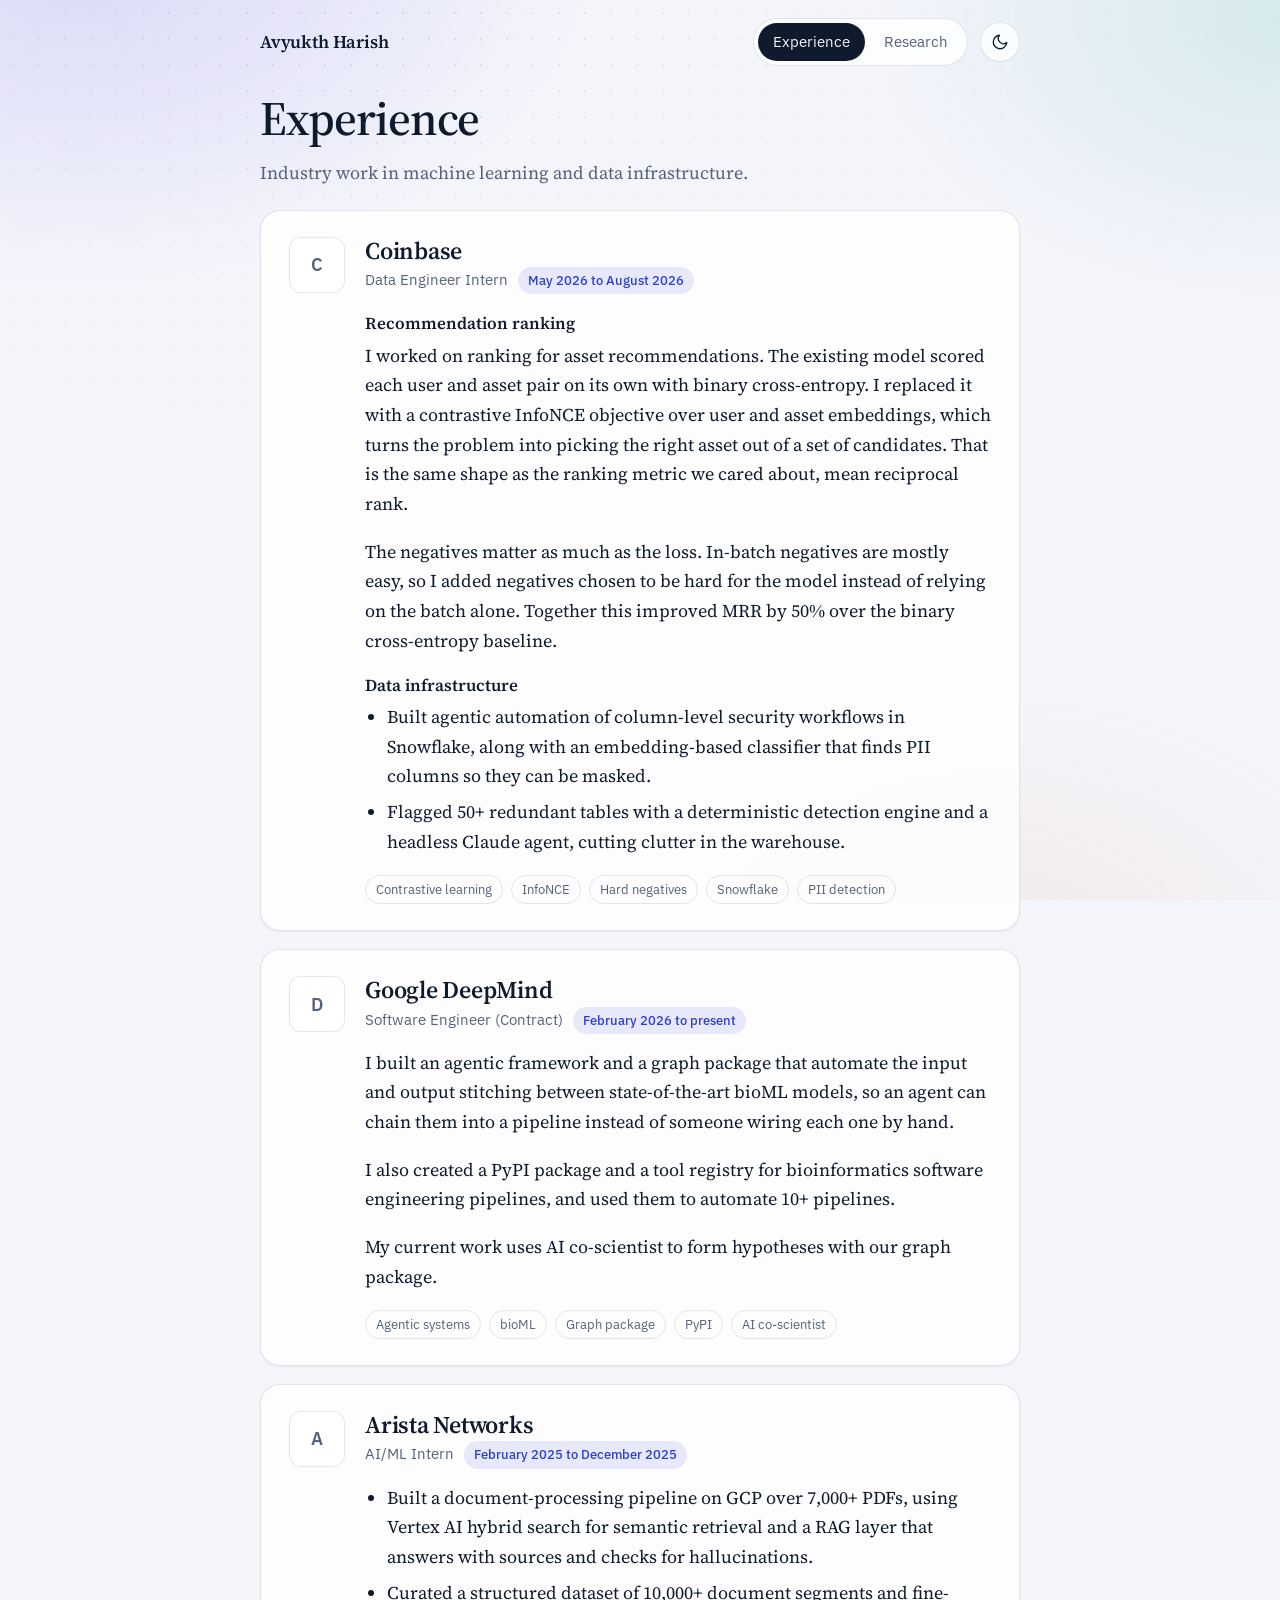
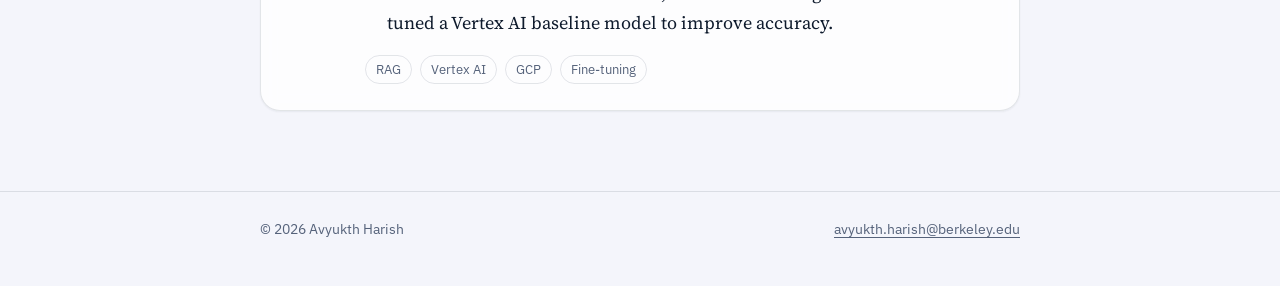
==== experience.html @ afef170e "Add files via upload" ====
<!doctype html>
<html lang="en">
<head>
  <meta charset="utf-8">
  <meta name="viewport" content="width=device-width, initial-scale=1">
  <title>Experience | Avyukth Harish</title>
  <meta name="description" content="Work experience of Avyukth Harish: Coinbase, Google DeepMind, and Arista Networks.">
  <script>try{var t=localStorage.getItem('theme');if(t==='light'||t==='dark')document.documentElement.dataset.theme=t}catch(e){}</script>
  <link rel="preconnect" href="https://fonts.googleapis.com">
  <link rel="preconnect" href="https://fonts.gstatic.com" crossorigin>
  <link href="https://fonts.googleapis.com/css2?family=IBM+Plex+Sans:wght@400;500;600&family=Source+Serif+4:ital,opsz,wght@0,8..60,400..700;1,8..60,400..700&display=swap" rel="stylesheet">
  <link rel="stylesheet" href="style.css">
  <script src="site.js" defer></script>
</head>
<body>
  <header class="site-header">
    <div class="wrap wrap--page">
      <a class="brand" href="index.html">Avyukth Harish</a>
      <nav class="site-nav" aria-label="Main">
        <a href="experience.html" aria-current="page">Experience</a>
        <a href="research.html">Research</a>
      </nav>
      <button class="theme-toggle" type="button" aria-label="Switch color theme"><svg class="i-sun" viewBox="0 0 24 24" aria-hidden="true"><circle cx="12" cy="12" r="4"/><path d="M12 2v2M12 20v2M4.9 4.9l1.4 1.4M17.7 17.7l1.4 1.4M2 12h2M20 12h2M4.9 19.1l1.4-1.4M17.7 6.3l1.4-1.4"/></svg><svg class="i-moon" viewBox="0 0 24 24" aria-hidden="true"><path d="M21 12.8A9 9 0 1 1 11.2 3a7 7 0 0 0 9.8 9.8Z"/></svg></button>
    </div>
  </header>

  <main class="wrap wrap--page">
    <div class="page-head">
      <h1 class="page-title">Experience</h1>
      <p class="page-sub">Industry work in machine learning and data infrastructure.</p>
    </div>
    <!-- Logos: save assets/logos/coinbase.svg, deepmind.svg, arista.svg and they replace the initials. -->
    <article class="card role" id="coinbase">
      <div class="logo" aria-hidden="true">C<img src="assets/logos/coinbase.svg" alt="" onerror="this.remove()"></div>
      <div class="role-body">
        <h2 class="role-name">Coinbase</h2>
        <p class="role-title">Data Engineer Intern <span class="tag">May 2026 to August 2026</span></p>
        <h3>Recommendation ranking</h3>
        <p>I worked on ranking for asset recommendations. The existing model scored each user and asset pair on its own with binary cross-entropy. I replaced it with a contrastive InfoNCE objective over user and asset embeddings, which turns the problem into picking the right asset out of a set of candidates. That is the same shape as the ranking metric we cared about, mean reciprocal rank.</p>
        <p>The negatives matter as much as the loss. In-batch negatives are mostly easy, so I added negatives chosen to be hard for the model instead of relying on the batch alone. Together this improved MRR by 50% over the binary cross-entropy baseline.</p>
        <h3>Data infrastructure</h3>
        <ul>
          <li>Built agentic automation of column-level security workflows in Snowflake, along with an embedding-based classifier that finds PII columns so they can be masked.</li>
          <li>Flagged 50+ redundant tables with a deterministic detection engine and a headless Claude agent, cutting clutter in the warehouse.</li>
        </ul>
        <div class="tags"><span class="tag tag--plain">Contrastive learning</span><span class="tag tag--plain">InfoNCE</span><span class="tag tag--plain">Hard negatives</span><span class="tag tag--plain">Snowflake</span><span class="tag tag--plain">PII detection</span></div>
      </div>
    </article>
    <article class="card role" id="deepmind">
      <div class="logo" aria-hidden="true">D<img src="assets/logos/deepmind.svg" alt="" onerror="this.remove()"></div>
      <div class="role-body">
        <h2 class="role-name">Google DeepMind</h2>
        <p class="role-title">Software Engineer (Contract) <span class="tag">February 2026 to present</span></p>
        <p>I built an agentic framework and a graph package that automate the input and output stitching between state-of-the-art bioML models, so an agent can chain them into a pipeline instead of someone wiring each one by hand.</p>
        <p>I also created a PyPI package and a tool registry for bioinformatics software engineering pipelines, and used them to automate 10+ pipelines.</p>
        <p>My current work uses AI co-scientist to form hypotheses with our graph package.</p>
        <div class="tags"><span class="tag tag--plain">Agentic systems</span><span class="tag tag--plain">bioML</span><span class="tag tag--plain">Graph package</span><span class="tag tag--plain">PyPI</span><span class="tag tag--plain">AI co-scientist</span></div>
      </div>
    </article>
    <article class="card role" id="arista">
      <div class="logo" aria-hidden="true">A<img src="assets/logos/arista.svg" alt="" onerror="this.remove()"></div>
      <div class="role-body">
        <h2 class="role-name">Arista Networks</h2>
        <p class="role-title">AI/ML Intern <span class="tag">February 2025 to December 2025</span></p>
        <ul>
          <li>Built a document-processing pipeline on GCP over 7,000+ PDFs, using Vertex AI hybrid search for semantic retrieval and a RAG layer that answers with sources and checks for hallucinations.</li>
          <li>Curated a structured dataset of 10,000+ document segments and fine-tuned a Vertex AI baseline model to improve accuracy.</li>
        </ul>
        <div class="tags"><span class="tag tag--plain">RAG</span><span class="tag tag--plain">Vertex AI</span><span class="tag tag--plain">GCP</span><span class="tag tag--plain">Fine-tuning</span></div>
      </div>
    </article>
  </main>

  <footer class="site-footer">
    <div class="wrap wrap--page">
      <p>&copy; 2026 Avyukth Harish</p>
      <p><a href="mailto:avyukth.harish@berkeley.edu">avyukth.harish@berkeley.edu</a></p>
    </div>
  </footer>
</body>
</html>
---- style.css ----
/* Avyukth Harish, personal site */

:root {
  color-scheme: light dark;
  --bg: #f4f5fb;
  --surface: rgba(255, 255, 255, 0.8);
  --solid: #ffffff;
  --ink: #0f1b2d;
  --muted: #55627a;
  --rule: rgba(15, 27, 45, 0.11);
  --accent: #2b3fd6;
  --accent-soft: rgba(43, 63, 214, 0.1);
  --teal: #0e9f8e;
  --warm: #e8590c;
  --wash1: rgba(79, 70, 229, 0.16);
  --wash2: rgba(14, 159, 142, 0.13);
  --wash3: rgba(232, 89, 12, 0.08);
  --dot: rgba(15, 27, 45, 0.1);
  --tile-art: linear-gradient(135deg, rgba(79, 70, 229, 0.1), rgba(14, 159, 142, 0.1));
  --shadow-s: 0 1px 2px rgba(15, 27, 45, 0.06);
  --shadow: 0 1px 2px rgba(15, 27, 45, 0.05), 0 12px 30px rgba(15, 27, 45, 0.09);
  --serif: "Source Serif 4", "Source Serif Pro", Charter, "Iowan Old Style", Georgia, serif;
  --sans: "IBM Plex Sans", system-ui, -apple-system, "Segoe UI", Roboto, sans-serif;
}

@media (prefers-color-scheme: dark) {
  :root:not([data-theme="light"]) {
    --bg: #0a0f17;
    --surface: rgba(19, 27, 40, 0.78);
    --solid: #131b28;
    --ink: #e6ebf2;
    --muted: #93a0b5;
    --rule: rgba(255, 255, 255, 0.11);
    --accent: #9aa9ff;
    --accent-soft: rgba(154, 169, 255, 0.14);
    --teal: #4fd1c0;
    --warm: #ff8a4c;
    --wash1: rgba(99, 102, 241, 0.28);
    --wash2: rgba(20, 184, 166, 0.16);
    --wash3: rgba(251, 146, 60, 0.1);
    --dot: rgba(255, 255, 255, 0.06);
    --tile-art: linear-gradient(135deg, rgba(99, 102, 241, 0.16), rgba(20, 184, 166, 0.12));
    --shadow-s: 0 1px 2px rgba(0, 0, 0, 0.4);
    --shadow: 0 1px 2px rgba(0, 0, 0, 0.4), 0 12px 30px rgba(0, 0, 0, 0.4);
  }
}

:root[data-theme="dark"] {
  --bg: #0a0f17;
  --surface: rgba(19, 27, 40, 0.78);
  --solid: #131b28;
  --ink: #e6ebf2;
  --muted: #93a0b5;
  --rule: rgba(255, 255, 255, 0.11);
  --accent: #9aa9ff;
  --accent-soft: rgba(154, 169, 255, 0.14);
  --teal: #4fd1c0;
  --warm: #ff8a4c;
  --wash1: rgba(99, 102, 241, 0.28);
  --wash2: rgba(20, 184, 166, 0.16);
  --wash3: rgba(251, 146, 60, 0.1);
  --dot: rgba(255, 255, 255, 0.06);
  --tile-art: linear-gradient(135deg, rgba(99, 102, 241, 0.16), rgba(20, 184, 166, 0.12));
  --shadow-s: 0 1px 2px rgba(0, 0, 0, 0.4);
  --shadow: 0 1px 2px rgba(0, 0, 0, 0.4), 0 12px 30px rgba(0, 0, 0, 0.4);
}

* { box-sizing: border-box; }
html { -webkit-text-size-adjust: 100%; scroll-behavior: smooth; }

body {
  position: relative;
  margin: 0;
  min-height: 100vh;
  background: var(--bg);
  color: var(--ink);
  font-family: var(--serif);
  font-size: 1.125rem;
  line-height: 1.65;
  font-optical-sizing: auto;
}

/* background: soft colour washes plus a faint dot grid */
body::before,
body::after {
  content: "";
  position: fixed;
  inset: 0;
  z-index: -1;
  pointer-events: none;
}
body::before {
  background:
    radial-gradient(52rem 34rem at 6% -6%, var(--wash1), transparent 62%),
    radial-gradient(44rem 30rem at 100% 2%, var(--wash2), transparent 58%),
    radial-gradient(40rem 28rem at 78% 108%, var(--wash3), transparent 62%);
}
body::after {
  background: radial-gradient(var(--dot) 1px, transparent 1.3px) 0 0 / 26px 26px;
  -webkit-mask-image: radial-gradient(ellipse 80% 70% at 30% 0%, #000 0%, transparent 75%);
  mask-image: radial-gradient(ellipse 80% 70% at 30% 0%, #000 0%, transparent 75%);
}

a {
  color: var(--accent);
  text-decoration: underline;
  text-decoration-thickness: 1px;
  text-underline-offset: 0.2em;
}
a:hover { text-decoration-thickness: 2px; }

:focus-visible {
  outline: 2px solid var(--accent);
  outline-offset: 3px;
  border-radius: 6px;
}

h1, h2, h3, h4 { font-weight: 600; line-height: 1.2; margin: 0; }
p { margin: 0 0 1em; }
p:last-child { margin-bottom: 0; }
ul { margin: 0 0 1em; padding-left: 1.2em; }
li { margin: 0.35em 0; }
svg { display: block; }

.wrap { max-width: 62rem; margin: 0 auto; padding: 0 20px; }
.wrap--page { max-width: 50rem; }

/* header */

.site-header { padding: 18px 0 6px; }
.site-header .wrap { display: flex; align-items: center; gap: 12px; }
.brand { color: var(--ink); font-weight: 600; text-decoration: none; letter-spacing: -0.01em; }

.site-nav {
  display: flex;
  gap: 4px;
  margin-left: auto;
  padding: 4px;
  border: 1px solid var(--rule);
  border-radius: 999px;
  background: var(--surface);
  -webkit-backdrop-filter: blur(10px);
  backdrop-filter: blur(10px);
  font-family: var(--sans);
  font-size: 0.92rem;
}
.site-nav a {
  padding: 7px 15px;
  border-radius: 999px;
  color: var(--muted);
  text-decoration: none;
  transition: background 0.15s, color 0.15s;
}
.site-nav a:hover { color: var(--ink); background: var(--accent-soft); }
.site-nav a[aria-current] { background: var(--ink); color: var(--bg); }

.theme-toggle {
  display: grid;
  place-items: center;
  width: 40px;
  height: 40px;
  padding: 0;
  border: 1px solid var(--rule);
  border-radius: 50%;
  background: var(--surface);
  color: var(--ink);
  cursor: pointer;
  transition: transform 0.15s, background 0.15s;
}
.theme-toggle:hover { transform: rotate(14deg); background: var(--accent-soft); }
.theme-toggle svg { width: 18px; height: 18px; fill: none; stroke: currentColor; stroke-width: 1.8; stroke-linecap: round; stroke-linejoin: round; }
.theme-toggle .i-sun { display: none; }
@media (prefers-color-scheme: dark) {
  :root:not([data-theme="light"]) .theme-toggle .i-sun { display: block; }
  :root:not([data-theme="light"]) .theme-toggle .i-moon { display: none; }
}
:root[data-theme="dark"] .theme-toggle .i-sun { display: block; }
:root[data-theme="dark"] .theme-toggle .i-moon { display: none; }

/* buttons and chips */

.btn {
  display: inline-flex;
  align-items: center;
  gap: 8px;
  padding: 10px 18px;
  border: 1px solid var(--rule);
  border-radius: 999px;
  background: var(--solid);
  color: var(--ink);
  box-shadow: var(--shadow-s);
  font-family: var(--sans);
  font-size: 0.95rem;
  font-weight: 500;
  text-decoration: none;
  transition: transform 0.15s, box-shadow 0.15s, border-color 0.15s;
}
.btn:hover { transform: translateY(-2px); box-shadow: var(--shadow); border-color: var(--accent); text-decoration: none; }
.btn svg { width: 17px; height: 17px; flex: none; }
.btn--primary { background: var(--ink); color: var(--bg); border-color: var(--ink); }
.btn--primary:hover { border-color: var(--ink); }
.btn .stroke { fill: none; stroke: currentColor; stroke-width: 1.8; stroke-linecap: round; stroke-linejoin: round; }
.btn .solid { fill: currentColor; }

.chip {
  display: inline-flex;
  align-items: center;
  padding: 6px 13px;
  border: 1px solid var(--rule);
  border-radius: 999px;
  background: var(--solid);
  color: var(--ink);
  font-family: var(--sans);
  font-size: 0.88rem;
  text-decoration: none;
  transition: transform 0.15s, border-color 0.15s, background 0.15s;
}
a.chip:hover { transform: translateY(-1px); border-color: var(--accent); background: var(--accent-soft); text-decoration: none; }

.tag {
  display: inline-flex;
  padding: 3px 10px;
  border-radius: 999px;
  background: var(--accent-soft);
  color: var(--accent);
  font-family: var(--sans);
  font-size: 0.8rem;
  font-weight: 500;
  white-space: nowrap;
}
.tag--plain { background: transparent; border: 1px solid var(--rule); color: var(--muted); font-weight: 400; }
.tags { display: flex; flex-wrap: wrap; gap: 8px; margin-top: 18px; }

/* home hero */

.hero { display: grid; grid-template-columns: minmax(0, 1fr) auto; gap: 56px; align-items: center; padding: 40px 0 8px; }
.name { font-size: clamp(2.7rem, 6.4vw, 4.3rem); font-weight: 560; line-height: 1.04; letter-spacing: -0.028em; margin-bottom: 18px; }
.lede { max-width: 31rem; margin-bottom: 26px; font-size: 1.3rem; line-height: 1.5; }
.actions { display: flex; flex-wrap: wrap; gap: 10px; }

.portrait-wrap { position: relative; }
.portrait-wrap::before {
  content: "";
  position: absolute;
  inset: 0;
  transform: translate(14px, 14px) rotate(3deg);
  border-radius: 28px;
  background: linear-gradient(135deg, var(--accent), var(--teal));
  opacity: 0.25;
}
.portrait {
  position: relative;
  display: grid;
  place-items: center;
  width: 15rem;
  aspect-ratio: 4 / 5;
  overflow: hidden;
  border: 1px solid var(--rule);
  border-radius: 28px;
  background: var(--tile-art), var(--solid);
  box-shadow: var(--shadow);
  color: var(--muted);
  font-size: 3.6rem;
  font-weight: 560;
  letter-spacing: -0.02em;
}
.portrait img { position: absolute; inset: 0; width: 100%; height: 100%; object-fit: cover; }

/* sections and tiles */

.section { margin-top: 56px; }
.section-head { display: flex; align-items: baseline; justify-content: space-between; gap: 12px; margin-bottom: 16px; }
.section-head h2 { font-size: 1.5rem; letter-spacing: -0.01em; }
.more { font-family: var(--sans); font-size: 0.92rem; }

.tiles { display: grid; grid-template-columns: repeat(2, minmax(0, 1fr)); gap: 18px; }

.tile {
  position: relative;
  display: flex;
  flex-direction: column;
  overflow: hidden;
  border: 1px solid var(--rule);
  border-radius: 20px;
  background: var(--surface);
  -webkit-backdrop-filter: blur(8px);
  backdrop-filter: blur(8px);
  box-shadow: var(--shadow-s);
  color: var(--ink);
  text-decoration: none;
  transition: transform 0.2s, box-shadow 0.2s, border-color 0.2s;
}
.tile:hover { transform: translateY(-3px); box-shadow: var(--shadow); border-color: var(--accent); text-decoration: none; }
.tile-art { aspect-ratio: 16 / 9; overflow: hidden; background: var(--tile-art); }
.tile-art img { display: block; width: 100%; height: 100%; object-fit: cover; transition: transform 0.5s ease; }
.tile:hover .tile-art img { transform: scale(1.05); }
.tile-body { display: flex; align-items: flex-start; gap: 14px; flex: 1; padding: 18px 20px 20px; }
.tile-text { flex: 1; min-width: 0; }
.tile-title { font-size: 1.35rem; font-weight: 600; letter-spacing: -0.01em; line-height: 1.2; }
.tile-desc { margin: 6px 0 0; color: var(--muted); font-family: var(--sans); font-size: 0.92rem; line-height: 1.5; }
.chev {
  display: grid;
  place-items: center;
  flex: none;
  width: 34px;
  height: 34px;
  border: 1px solid var(--rule);
  border-radius: 50%;
  transition: background 0.2s, color 0.2s, transform 0.2s;
}
.chev svg { width: 16px; height: 16px; fill: none; stroke: currentColor; stroke-width: 2; stroke-linecap: round; stroke-linejoin: round; }
.tile:hover .chev { background: var(--ink); color: var(--bg); transform: translateX(3px); }

.tile--wide { flex-direction: row; }
.tile--wide .tile-art { flex: 0 0 38%; aspect-ratio: auto; min-height: 11rem; }
.tile--wide .tile-body { align-items: center; padding: 24px 28px; }
.logos { display: flex; gap: 8px; margin-top: 14px; }
.logos .logo { width: 38px; height: 38px; border-radius: 9px; font-size: 0.95rem; }

/* home: about */

.about { display: grid; grid-template-columns: minmax(0, 1.05fr) minmax(0, 1fr); gap: 32px; align-items: start; }
.about-bio { font-size: 1.2rem; line-height: 1.6; }
.panels { display: grid; gap: 14px; }
.panel {
  padding: 18px 20px;
  border: 1px solid var(--rule);
  border-radius: 16px;
  background: var(--surface);
  -webkit-backdrop-filter: blur(8px);
  backdrop-filter: blur(8px);
  box-shadow: var(--shadow-s);
}
.panel h3 { margin-bottom: 8px; font-family: var(--sans); font-size: 0.9rem; font-weight: 600; color: var(--muted); }
.panel p { margin: 0; font-size: 1rem; line-height: 1.55; }
.chips { display: flex; flex-wrap: wrap; gap: 8px; }

/* inner pages */

.page-head { padding: 18px 0 4px; }
.crumbs { margin: 0 0 8px; font-family: var(--sans); font-size: 0.9rem; }
.crumbs a { color: var(--muted); }
.page-title { margin-bottom: 10px; font-size: clamp(2.1rem, 4.6vw, 3rem); font-weight: 560; letter-spacing: -0.022em; }
.page-sub { max-width: 38rem; color: var(--muted); }

.banner {
  margin-top: 22px;
  overflow: hidden;
  border: 1px solid var(--rule);
  border-radius: 22px;
  background: var(--tile-art);
  aspect-ratio: 3 / 1;
}
.banner img { display: block; width: 100%; height: 100%; object-fit: cover; }

.tabs {
  position: sticky;
  top: 10px;
  z-index: 10;
  display: flex;
  gap: 4px;
  margin: 18px 0 8px;
  padding: 5px;
  overflow-x: auto;
  border: 1px solid var(--rule);
  border-radius: 999px;
  background: var(--surface);
  -webkit-backdrop-filter: blur(12px);
  backdrop-filter: blur(12px);
  box-shadow: var(--shadow-s);
  font-family: var(--sans);
  font-size: 0.9rem;
  scrollbar-width: none;
}
.tabs::-webkit-scrollbar { display: none; }
.tabs a {
  flex: none;
  padding: 8px 15px;
  border-radius: 999px;
  color: var(--muted);
  text-decoration: none;
  white-space: nowrap;
  transition: background 0.15s, color 0.15s;
}
.tabs a:hover { color: var(--ink); background: var(--accent-soft); }
.tabs a[aria-current] { background: var(--ink); color: var(--bg); }

.card {
  margin-top: 18px;
  padding: 26px 28px;
  border: 1px solid var(--rule);
  border-radius: 20px;
  background: var(--surface);
  -webkit-backdrop-filter: blur(8px);
  backdrop-filter: blur(8px);
  box-shadow: var(--shadow-s);
}
.card-title { margin-bottom: 10px; font-size: 1.35rem; letter-spacing: -0.01em; }
.meta-row { display: flex; flex-wrap: wrap; align-items: center; gap: 8px 10px; margin: 0 0 14px; font-family: var(--sans); font-size: 0.88rem; color: var(--muted); }
.pub { margin: 0 0 2px; }
.pub-title { font-weight: 600; }
.authors { margin: 0 0 14px; color: var(--muted); font-family: var(--sans); font-size: 0.9rem; }

/* accordions */

.acc { margin-top: 18px; border-top: 1px solid var(--rule); }
.acc details { border-bottom: 1px solid var(--rule); }
.acc summary {
  display: flex;
  align-items: center;
  justify-content: space-between;
  gap: 12px;
  padding: 14px 2px;
  cursor: pointer;
  list-style: none;
  font-size: 1.05rem;
  font-weight: 600;
}
.acc summary::-webkit-details-marker { display: none; }
.acc summary::after {
  content: "";
  flex: none;
  width: 9px;
  height: 9px;
  margin-right: 6px;
  border-right: 2px solid var(--muted);
  border-bottom: 2px solid var(--muted);
  transform: rotate(45deg);
  transition: transform 0.2s;
}
.acc details[open] summary::after { transform: rotate(-135deg); }
.acc summary:hover { color: var(--accent); }
.acc-body { padding: 0 2px 20px; }

.fig { margin: 16px 0 0; }
.fig img { display: block; width: 100%; height: auto; border: 1px solid var(--rule); border-radius: 12px; background: #fff; }
.fig--narrow { max-width: 28rem; }
.fig figcaption { margin-top: 8px; color: var(--muted); font-family: var(--sans); font-size: 0.85rem; }

/* experience */

.role { display: grid; grid-template-columns: 56px minmax(0, 1fr); gap: 0 20px; }
.logo {
  position: relative;
  display: grid;
  place-items: center;
  width: 56px;
  height: 56px;
  overflow: hidden;
  border: 1px solid var(--rule);
  border-radius: 12px;
  background: #fff;
  color: #55627a;
  font-family: var(--sans);
  font-size: 1.15rem;
  font-weight: 600;
}
.logo img { position: absolute; inset: 0; width: 100%; height: 100%; padding: 9px; object-fit: contain; background: #fff; }
.role-name { font-size: 1.5rem; letter-spacing: -0.01em; }
.role-title { margin: 2px 0 14px; color: var(--muted); font-family: var(--sans); font-size: 0.95rem; }
.role-title .tag { margin-left: 6px; }
.role-body h3 { margin: 20px 0 6px; font-size: 1.05rem; }
.role-body h3:first-child { margin-top: 0; }

/* research hub */

.hub-head { display: grid; grid-template-columns: minmax(0, 1fr) 14rem; gap: 32px; align-items: center; padding: 18px 0 8px; }
.orbit {
  aspect-ratio: 1 / 1;
  overflow: hidden;
  border: 1px solid var(--rule);
  border-radius: 26px;
  background: var(--surface);
  -webkit-backdrop-filter: blur(8px);
  backdrop-filter: blur(8px);
  box-shadow: var(--shadow-s);
}
.orbit canvas { display: block; width: 100%; height: 100%; }
.hub-tiles { margin-top: 28px; }

/* footer */

.site-footer { margin-top: 80px; padding: 26px 0 44px; border-top: 1px solid var(--rule); color: var(--muted); font-family: var(--sans); font-size: 0.88rem; }
.site-footer .wrap { display: flex; flex-wrap: wrap; justify-content: space-between; gap: 8px 20px; }
.site-footer p { margin: 0; }
.site-footer a { color: var(--muted); }

/* page-to-page fade where the browser supports it */

@media (prefers-reduced-motion: no-preference) {
  @view-transition { navigation: auto; }
}

@media (prefers-reduced-motion: reduce) {
  html { scroll-behavior: auto; }
  * { transition: none !important; }
}

/* small screens */

@media (max-width: 820px) {
  .hero { grid-template-columns: 1fr; gap: 28px; padding-top: 24px; }
  .portrait-wrap { order: -1; justify-self: start; }
  .portrait { width: 10.5rem; font-size: 2.6rem; }
  .about { grid-template-columns: 1fr; }
  .tile--wide { flex-direction: column; }
  .tile--wide .tile-art { flex: none; aspect-ratio: 16 / 9; min-height: 0; }
  .hub-head { grid-template-columns: 1fr; }
  .orbit { width: 11rem; }
}

@media (max-width: 640px) {
  body { font-size: 1.0625rem; }
  .tiles { grid-template-columns: 1fr; }
  .card { padding: 22px 20px; }
  .banner { aspect-ratio: 2 / 1; }
  .brand { display: none; }
}

@media (max-width: 520px) {
  .role { grid-template-columns: 1fr; }
  .logo { margin-bottom: 14px; }
}
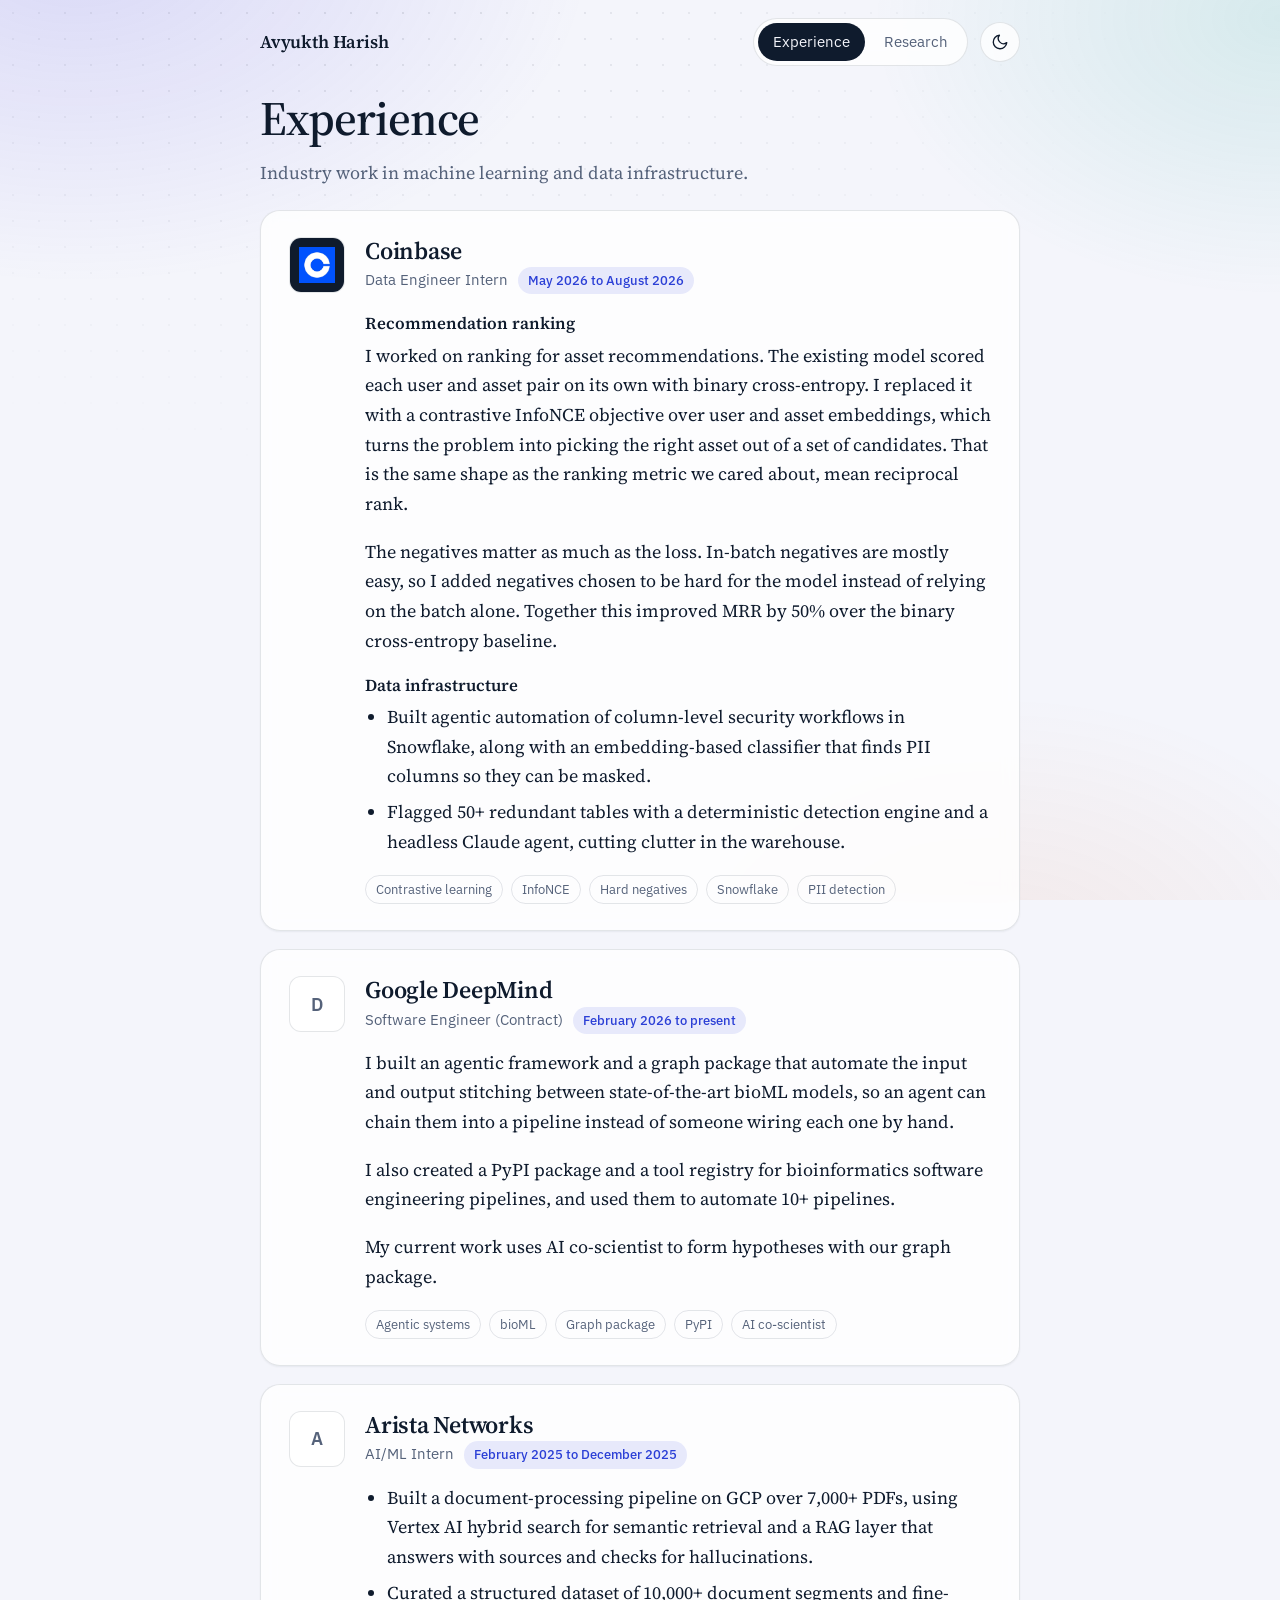
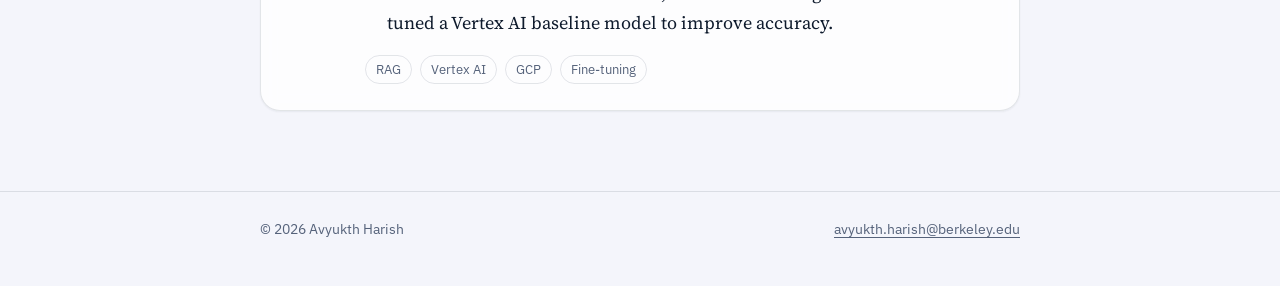
==== commit 92bffc44: "small change" ====
--- a/experience.html
+++ b/experience.html
@@ -31,7 +31,7 @@
     </div>
     <!-- Logos: save assets/logos/coinbase.svg, deepmind.svg, arista.svg and they replace the initials. -->
     <article class="card role" id="coinbase">
-      <div class="logo" aria-hidden="true">C<img src="assets/logos/coinbase.svg" alt="" onerror="this.remove()"></div>
+      <div class="logo" aria-hidden="true">C<img src="assets/logos/coinbase.jpeg" alt="" onerror="this.remove()"></div>
       <div class="role-body">
         <h2 class="role-name">Coinbase</h2>
         <p class="role-title">Data Engineer Intern <span class="tag">May 2026 to August 2026</span></p>
@@ -47,7 +47,7 @@
       </div>
     </article>
     <article class="card role" id="deepmind">
-      <div class="logo" aria-hidden="true">D<img src="assets/logos/deepmind.svg" alt="" onerror="this.remove()"></div>
+      <div class="logo" aria-hidden="true">D<img src="assets/logos/deepmind.jpeg" alt="" onerror="this.remove()"></div>
       <div class="role-body">
         <h2 class="role-name">Google DeepMind</h2>
         <p class="role-title">Software Engineer (Contract) <span class="tag">February 2026 to present</span></p>
@@ -58,7 +58,7 @@
       </div>
     </article>
     <article class="card role" id="arista">
-      <div class="logo" aria-hidden="true">A<img src="assets/logos/arista.svg" alt="" onerror="this.remove()"></div>
+      <div class="logo" aria-hidden="true">A<img src="assets/logos/arista.jpeg" alt="" onerror="this.remove()"></div>
       <div class="role-body">
         <h2 class="role-name">Arista Networks</h2>
         <p class="role-title">AI/ML Intern <span class="tag">February 2025 to December 2025</span></p>
--- a/style.css
+++ b/style.css
@@ -455,7 +455,7 @@
   font-size: 1.15rem;
   font-weight: 600;
 }
-.logo img { position: absolute; inset: 0; width: 100%; height: 100%; padding: 9px; object-fit: contain; background: #fff; }
+.logo img { position: absolute; inset: 0; width: 100%; height: 100%; padding: 9px; object-fit: contain; background: #0f1b2d; border-color: transparent; }
 .role-name { font-size: 1.5rem; letter-spacing: -0.01em; }
 .role-title { margin: 2px 0 14px; color: var(--muted); font-family: var(--sans); font-size: 0.95rem; }
 .role-title .tag { margin-left: 6px; }
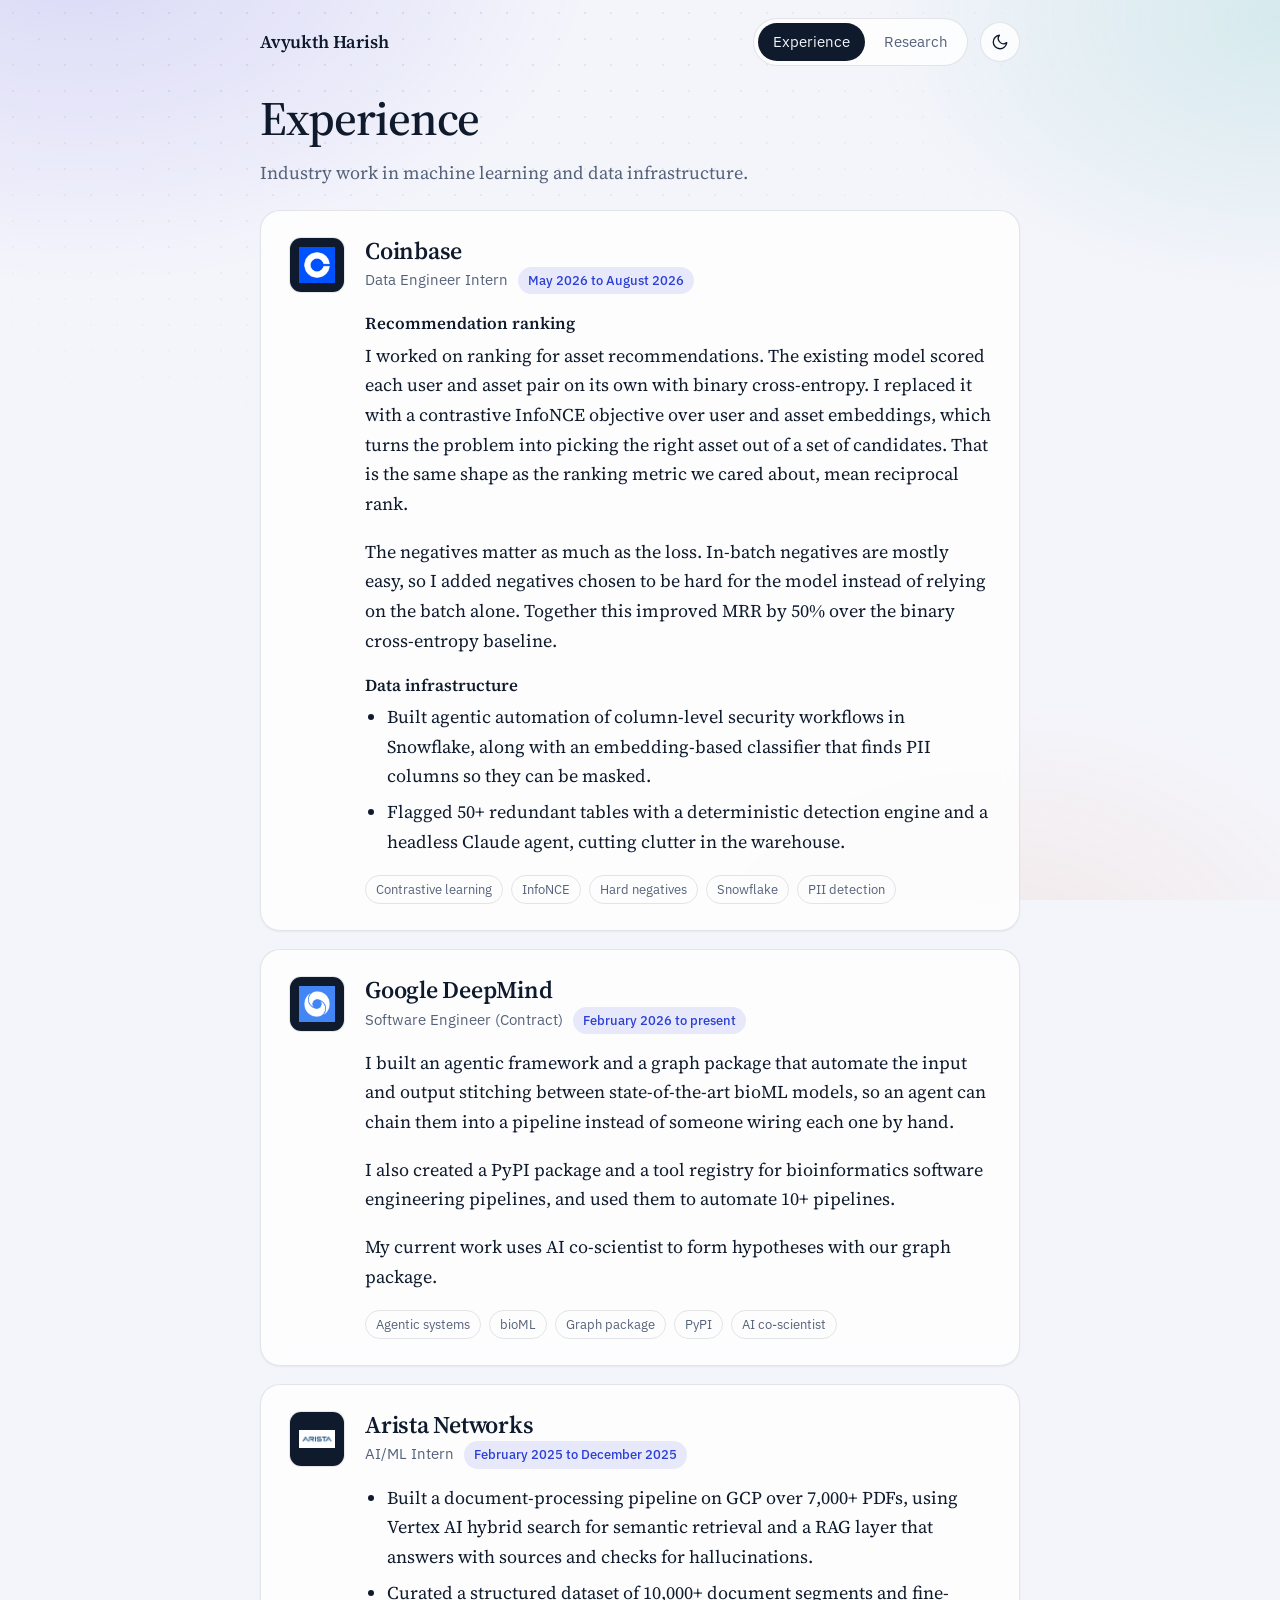
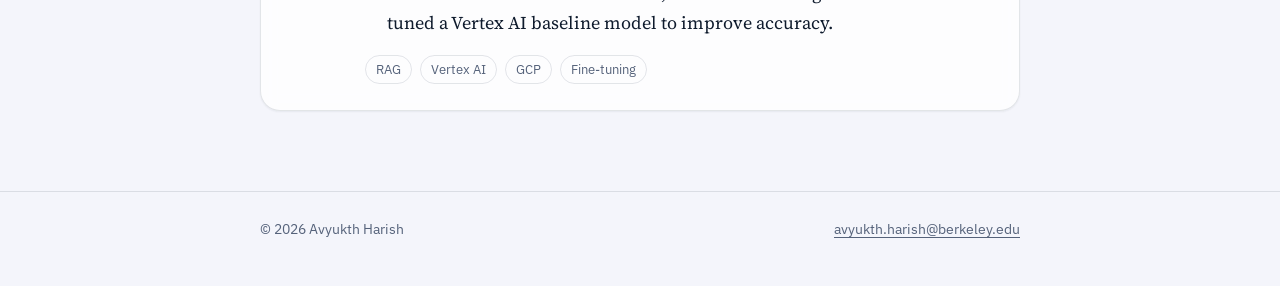
==== commit aed045ed: "small change" ====
--- a/experience.html
+++ b/experience.html
@@ -47,7 +47,7 @@
       </div>
     </article>
     <article class="card role" id="deepmind">
-      <div class="logo" aria-hidden="true">D<img src="assets/logos/deepmind.jpeg" alt="" onerror="this.remove()"></div>
+      <div class="logo" aria-hidden="true">D<img src="assets/logos/deepmind.png" alt="" onerror="this.remove()"></div>
       <div class="role-body">
         <h2 class="role-name">Google DeepMind</h2>
         <p class="role-title">Software Engineer (Contract) <span class="tag">February 2026 to present</span></p>
@@ -58,7 +58,7 @@
       </div>
     </article>
     <article class="card role" id="arista">
-      <div class="logo" aria-hidden="true">A<img src="assets/logos/arista.jpeg" alt="" onerror="this.remove()"></div>
+      <div class="logo" aria-hidden="true">A<img src="assets/logos/arista.png" alt="" onerror="this.remove()"></div>
       <div class="role-body">
         <h2 class="role-name">Arista Networks</h2>
         <p class="role-title">AI/ML Intern <span class="tag">February 2025 to December 2025</span></p>
--- a/style.css
+++ b/style.css
@@ -520,4 +520,6 @@
 @media (max-width: 520px) {
   .role { grid-template-columns: 1fr; }
   .logo { margin-bottom: 14px; }
-}
+  
+.role .logo { border: none; background: transparent; }
+#coinbase .logo img { padding: 0; object-fit: cover; }
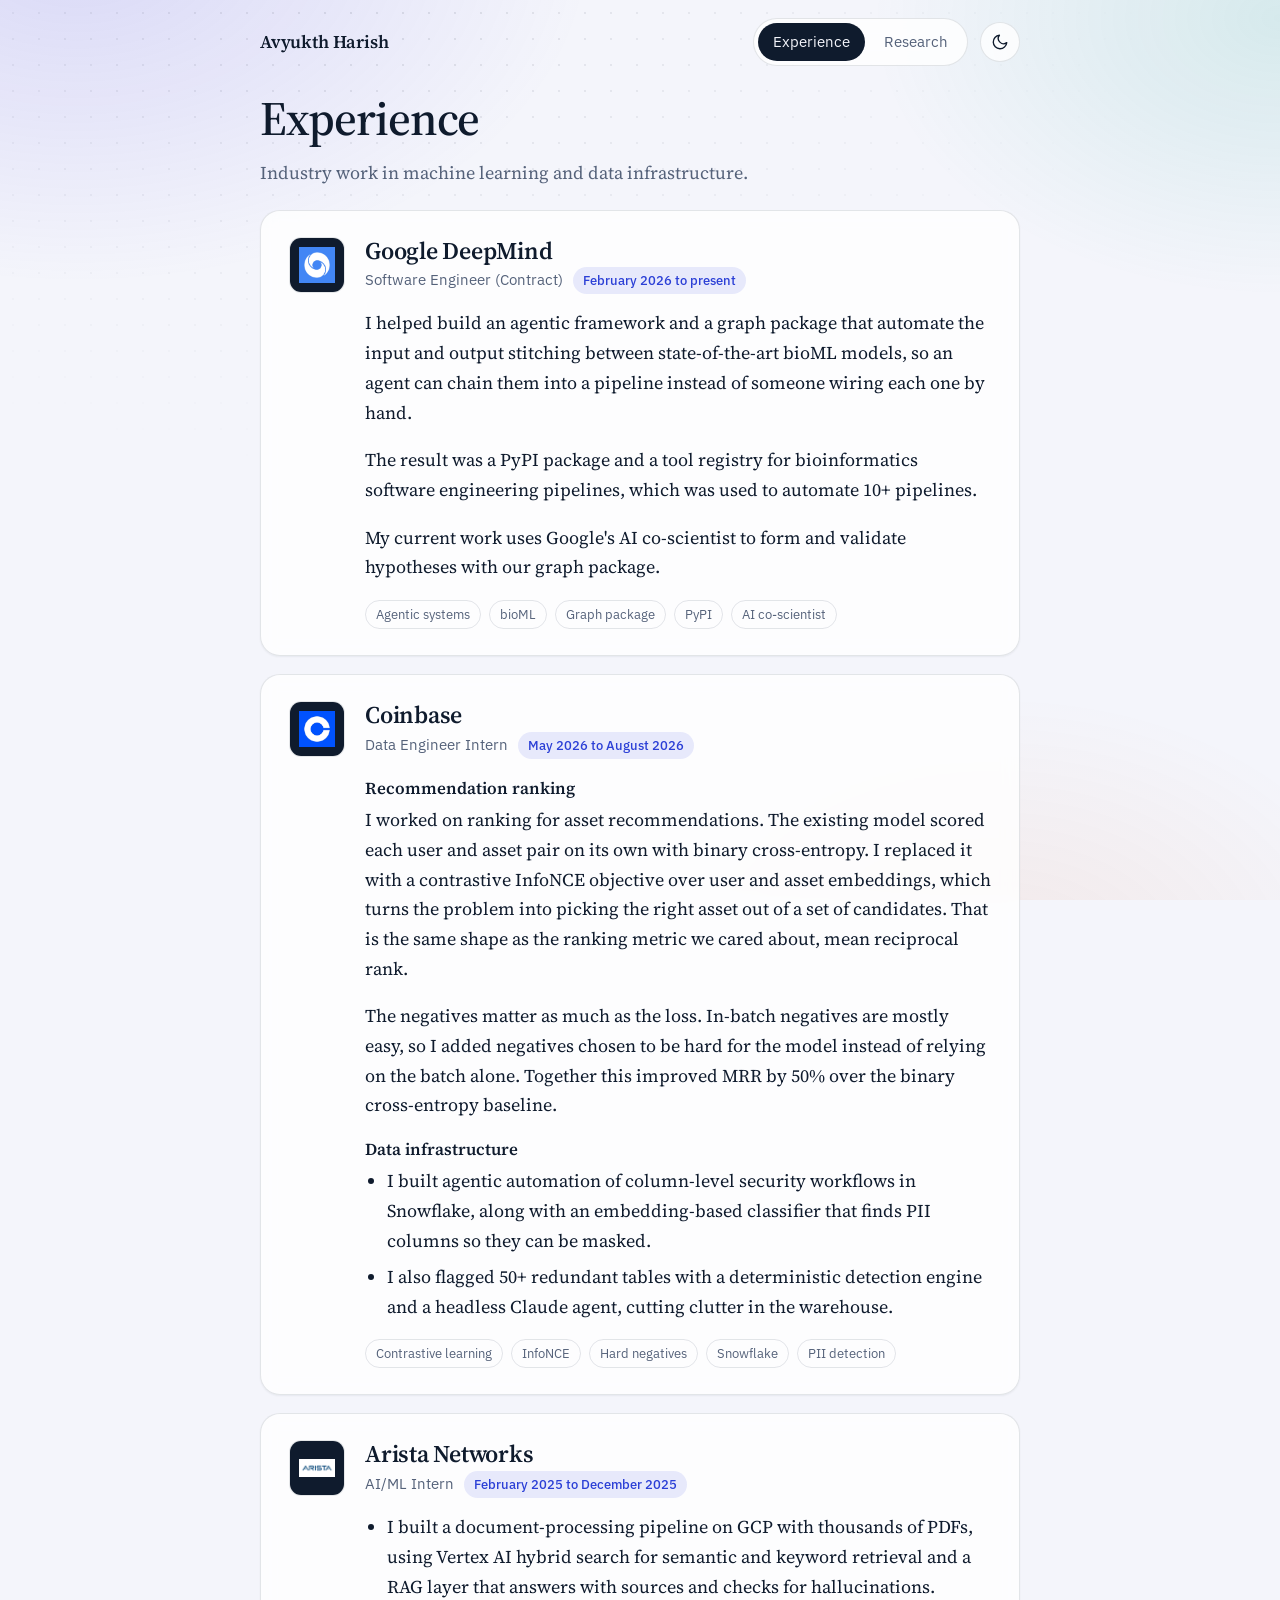
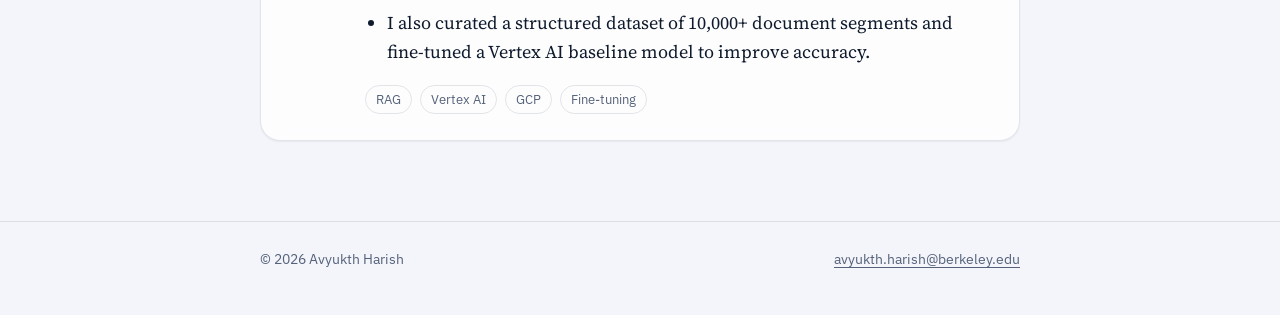
==== commit 3296c398: "small change" ====
--- a/experience.html
+++ b/experience.html
@@ -30,6 +30,17 @@
       <p class="page-sub">Industry work in machine learning and data infrastructure.</p>
     </div>
     <!-- Logos: save assets/logos/coinbase.svg, deepmind.svg, arista.svg and they replace the initials. -->
+    <article class="card role" id="deepmind">
+      <div class="logo" aria-hidden="true">D<img src="assets/logos/deepmind.png" alt="" onerror="this.remove()"></div>
+      <div class="role-body">
+        <h2 class="role-name">Google DeepMind</h2>
+        <p class="role-title">Software Engineer (Contract) <span class="tag">February 2026 to present</span></p>
+        <p>I helped build an agentic framework and a graph package that automate the input and output stitching between state-of-the-art bioML models, so an agent can chain them into a pipeline instead of someone wiring each one by hand.</p>
+        <p>The result was a PyPI package and a tool registry for bioinformatics software engineering pipelines, which was used to automate 10+ pipelines.</p>
+        <p>My current work uses Google's AI co-scientist to form and validate hypotheses with our graph package.</p>
+        <div class="tags"><span class="tag tag--plain">Agentic systems</span><span class="tag tag--plain">bioML</span><span class="tag tag--plain">Graph package</span><span class="tag tag--plain">PyPI</span><span class="tag tag--plain">AI co-scientist</span></div>
+      </div>
+    </article>
     <article class="card role" id="coinbase">
       <div class="logo" aria-hidden="true">C<img src="assets/logos/coinbase.jpeg" alt="" onerror="this.remove()"></div>
       <div class="role-body">
@@ -40,21 +51,10 @@
         <p>The negatives matter as much as the loss. In-batch negatives are mostly easy, so I added negatives chosen to be hard for the model instead of relying on the batch alone. Together this improved MRR by 50% over the binary cross-entropy baseline.</p>
         <h3>Data infrastructure</h3>
         <ul>
-          <li>Built agentic automation of column-level security workflows in Snowflake, along with an embedding-based classifier that finds PII columns so they can be masked.</li>
-          <li>Flagged 50+ redundant tables with a deterministic detection engine and a headless Claude agent, cutting clutter in the warehouse.</li>
+          <li>I built agentic automation of column-level security workflows in Snowflake, along with an embedding-based classifier that finds PII columns so they can be masked.</li>
+          <li>I also flagged 50+ redundant tables with a deterministic detection engine and a headless Claude agent, cutting clutter in the warehouse.</li>
         </ul>
         <div class="tags"><span class="tag tag--plain">Contrastive learning</span><span class="tag tag--plain">InfoNCE</span><span class="tag tag--plain">Hard negatives</span><span class="tag tag--plain">Snowflake</span><span class="tag tag--plain">PII detection</span></div>
-      </div>
-    </article>
-    <article class="card role" id="deepmind">
-      <div class="logo" aria-hidden="true">D<img src="assets/logos/deepmind.png" alt="" onerror="this.remove()"></div>
-      <div class="role-body">
-        <h2 class="role-name">Google DeepMind</h2>
-        <p class="role-title">Software Engineer (Contract) <span class="tag">February 2026 to present</span></p>
-        <p>I built an agentic framework and a graph package that automate the input and output stitching between state-of-the-art bioML models, so an agent can chain them into a pipeline instead of someone wiring each one by hand.</p>
-        <p>I also created a PyPI package and a tool registry for bioinformatics software engineering pipelines, and used them to automate 10+ pipelines.</p>
-        <p>My current work uses AI co-scientist to form hypotheses with our graph package.</p>
-        <div class="tags"><span class="tag tag--plain">Agentic systems</span><span class="tag tag--plain">bioML</span><span class="tag tag--plain">Graph package</span><span class="tag tag--plain">PyPI</span><span class="tag tag--plain">AI co-scientist</span></div>
       </div>
     </article>
     <article class="card role" id="arista">
@@ -63,8 +63,8 @@
         <h2 class="role-name">Arista Networks</h2>
         <p class="role-title">AI/ML Intern <span class="tag">February 2025 to December 2025</span></p>
         <ul>
-          <li>Built a document-processing pipeline on GCP over 7,000+ PDFs, using Vertex AI hybrid search for semantic retrieval and a RAG layer that answers with sources and checks for hallucinations.</li>
-          <li>Curated a structured dataset of 10,000+ document segments and fine-tuned a Vertex AI baseline model to improve accuracy.</li>
+          <li>I built a document-processing pipeline on GCP with thousands of PDFs, using Vertex AI hybrid search for semantic and keyword retrieval and a RAG layer that answers with sources and checks for hallucinations.</li>
+          <li>I also curated a structured dataset of 10,000+ document segments and fine-tuned a Vertex AI baseline model to improve accuracy.</li>
         </ul>
         <div class="tags"><span class="tag tag--plain">RAG</span><span class="tag tag--plain">Vertex AI</span><span class="tag tag--plain">GCP</span><span class="tag tag--plain">Fine-tuning</span></div>
       </div>
--- a/style.css
+++ b/style.css
@@ -521,5 +521,12 @@
   .role { grid-template-columns: 1fr; }
   .logo { margin-bottom: 14px; }
   
-.role .logo { border: none; background: transparent; }
-#coinbase .logo img { padding: 0; object-fit: cover; }
+.role .logo,
+.logos .logo {
+  border: 0 !important;
+  outline: 0 !important;
+  box-shadow: none !important;
+  background: transparent !important;
+}
+.role .logo img { padding: 0; background: transparent; object-fit: contain; }
+}
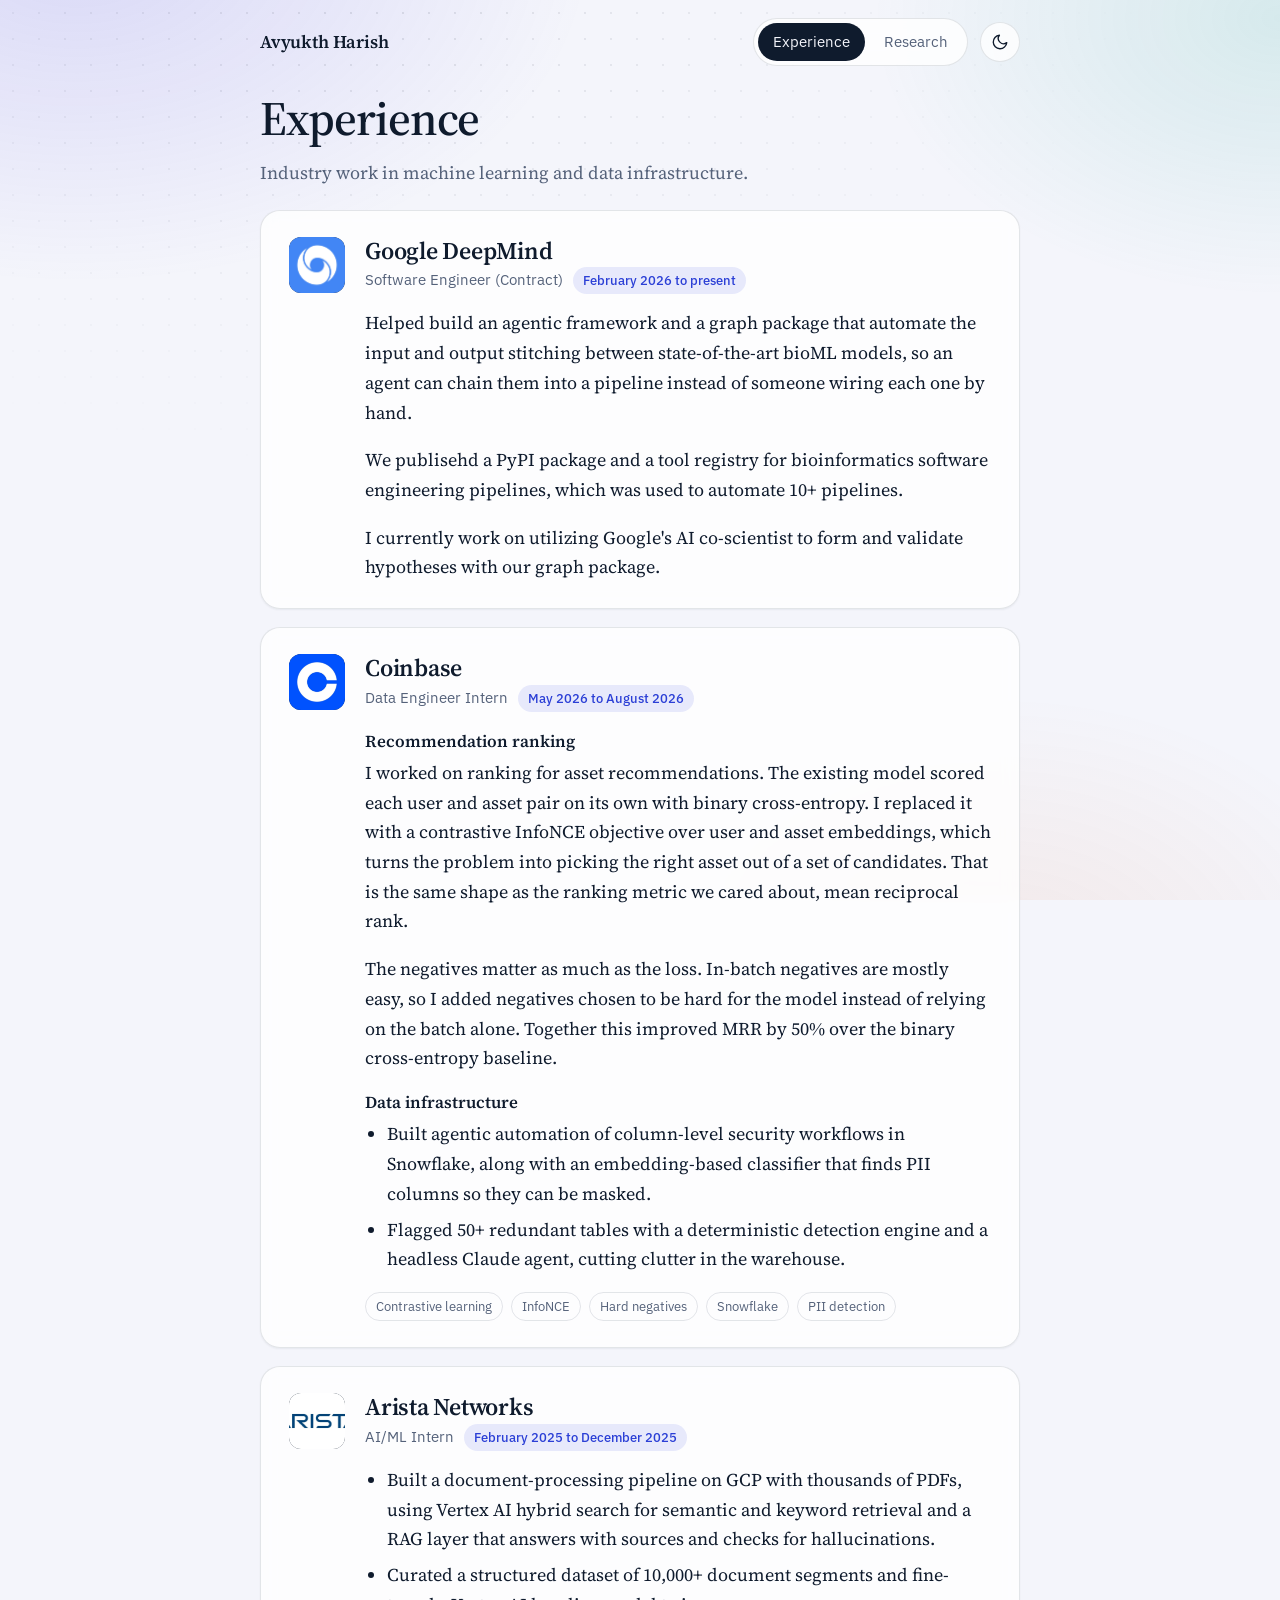
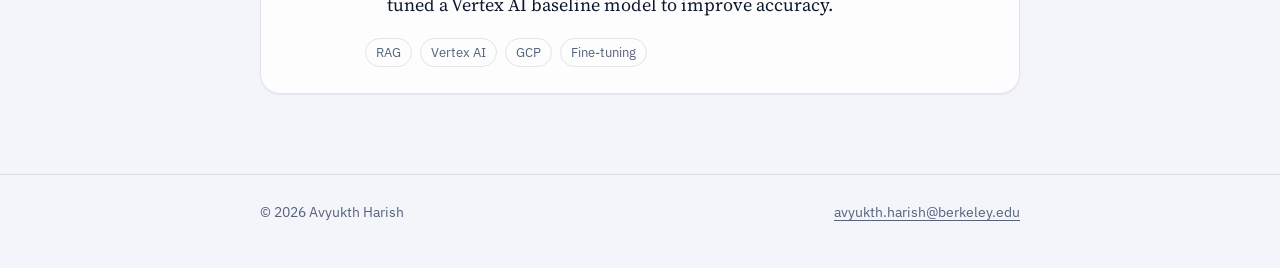
==== commit 4642e50d: "small change" ====
--- a/experience.html
+++ b/experience.html
@@ -35,10 +35,9 @@
       <div class="role-body">
         <h2 class="role-name">Google DeepMind</h2>
         <p class="role-title">Software Engineer (Contract) <span class="tag">February 2026 to present</span></p>
-        <p>I helped build an agentic framework and a graph package that automate the input and output stitching between state-of-the-art bioML models, so an agent can chain them into a pipeline instead of someone wiring each one by hand.</p>
-        <p>The result was a PyPI package and a tool registry for bioinformatics software engineering pipelines, which was used to automate 10+ pipelines.</p>
-        <p>My current work uses Google's AI co-scientist to form and validate hypotheses with our graph package.</p>
-        <div class="tags"><span class="tag tag--plain">Agentic systems</span><span class="tag tag--plain">bioML</span><span class="tag tag--plain">Graph package</span><span class="tag tag--plain">PyPI</span><span class="tag tag--plain">AI co-scientist</span></div>
+        <p>Helped build an agentic framework and a graph package that automate the input and output stitching between state-of-the-art bioML models, so an agent can chain them into a pipeline instead of someone wiring each one by hand.</p>
+        <p>We publisehd a PyPI package and a tool registry for bioinformatics software engineering pipelines, which was used to automate 10+ pipelines.</p>
+        <p>I currently work on utilizing Google's AI co-scientist to form and validate hypotheses with our graph package.</p>
       </div>
     </article>
     <article class="card role" id="coinbase">
@@ -51,8 +50,8 @@
         <p>The negatives matter as much as the loss. In-batch negatives are mostly easy, so I added negatives chosen to be hard for the model instead of relying on the batch alone. Together this improved MRR by 50% over the binary cross-entropy baseline.</p>
         <h3>Data infrastructure</h3>
         <ul>
-          <li>I built agentic automation of column-level security workflows in Snowflake, along with an embedding-based classifier that finds PII columns so they can be masked.</li>
-          <li>I also flagged 50+ redundant tables with a deterministic detection engine and a headless Claude agent, cutting clutter in the warehouse.</li>
+          <li>Built agentic automation of column-level security workflows in Snowflake, along with an embedding-based classifier that finds PII columns so they can be masked.</li>
+          <li>Flagged 50+ redundant tables with a deterministic detection engine and a headless Claude agent, cutting clutter in the warehouse.</li>
         </ul>
         <div class="tags"><span class="tag tag--plain">Contrastive learning</span><span class="tag tag--plain">InfoNCE</span><span class="tag tag--plain">Hard negatives</span><span class="tag tag--plain">Snowflake</span><span class="tag tag--plain">PII detection</span></div>
       </div>
@@ -63,8 +62,8 @@
         <h2 class="role-name">Arista Networks</h2>
         <p class="role-title">AI/ML Intern <span class="tag">February 2025 to December 2025</span></p>
         <ul>
-          <li>I built a document-processing pipeline on GCP with thousands of PDFs, using Vertex AI hybrid search for semantic and keyword retrieval and a RAG layer that answers with sources and checks for hallucinations.</li>
-          <li>I also curated a structured dataset of 10,000+ document segments and fine-tuned a Vertex AI baseline model to improve accuracy.</li>
+          <li>Built a document-processing pipeline on GCP with thousands of PDFs, using Vertex AI hybrid search for semantic and keyword retrieval and a RAG layer that answers with sources and checks for hallucinations.</li>
+          <li>Curated a structured dataset of 10,000+ document segments and fine-tuned a Vertex AI baseline model to improve accuracy.</li>
         </ul>
         <div class="tags"><span class="tag tag--plain">RAG</span><span class="tag tag--plain">Vertex AI</span><span class="tag tag--plain">GCP</span><span class="tag tag--plain">Fine-tuning</span></div>
       </div>
--- a/style.css
+++ b/style.css
@@ -447,15 +447,14 @@
   width: 56px;
   height: 56px;
   overflow: hidden;
-  border: 1px solid var(--rule);
   border-radius: 12px;
-  background: #fff;
-  color: #55627a;
+  background: #0f1b2d;
+  color: #fff;
   font-family: var(--sans);
   font-size: 1.15rem;
   font-weight: 600;
 }
-.logo img { position: absolute; inset: 0; width: 100%; height: 100%; padding: 9px; object-fit: contain; background: #0f1b2d; border-color: transparent; }
+.logo img { position: absolute; inset: 0; width: 100%; height: 100%; padding: 0; object-fit: cover; }
 .role-name { font-size: 1.5rem; letter-spacing: -0.01em; }
 .role-title { margin: 2px 0 14px; color: var(--muted); font-family: var(--sans); font-size: 0.95rem; }
 .role-title .tag { margin-left: 6px; }
@@ -520,13 +519,4 @@
 @media (max-width: 520px) {
   .role { grid-template-columns: 1fr; }
   .logo { margin-bottom: 14px; }
-  
-.role .logo,
-.logos .logo {
-  border: 0 !important;
-  outline: 0 !important;
-  box-shadow: none !important;
-  background: transparent !important;
-}
-.role .logo img { padding: 0; background: transparent; object-fit: contain; }
 }
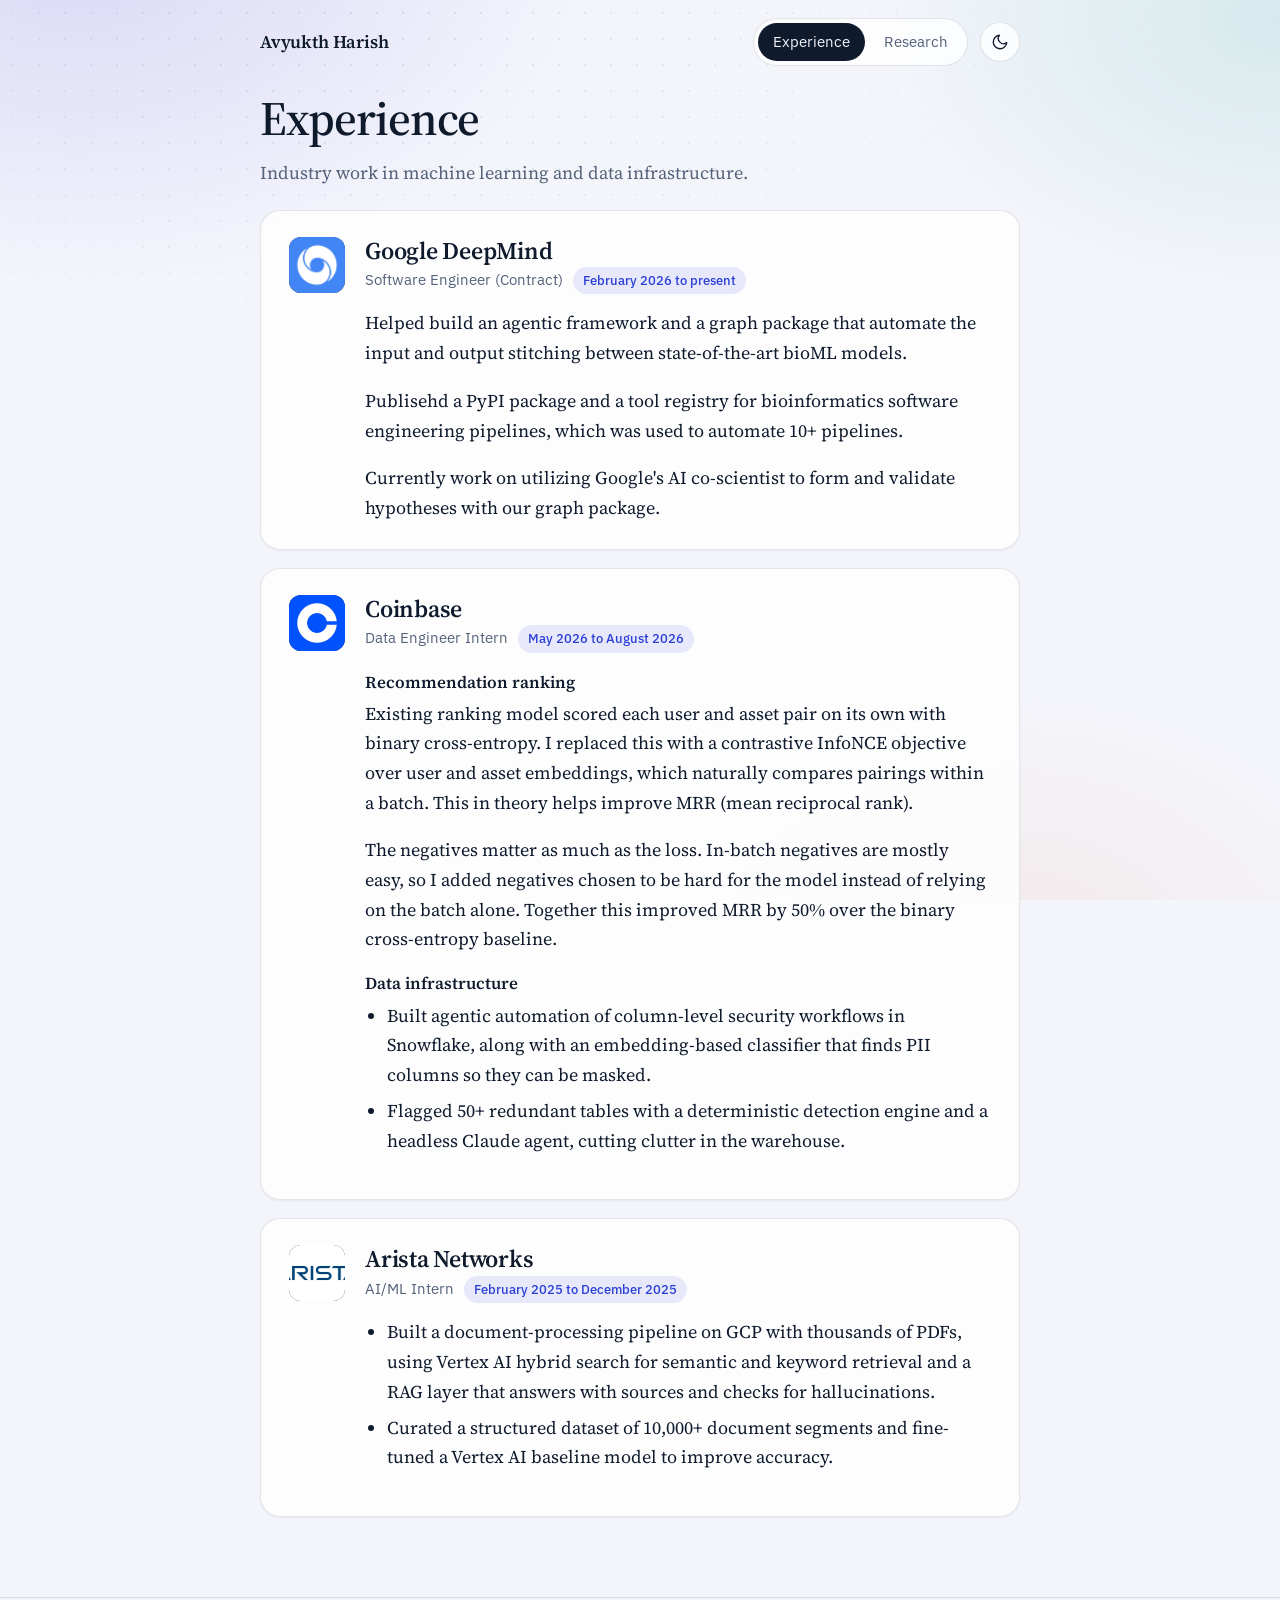
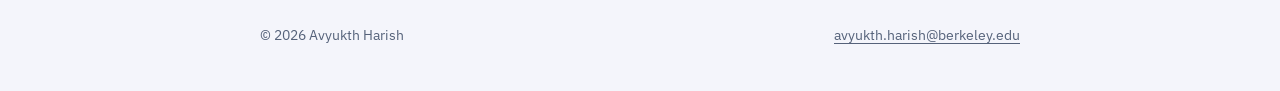
==== commit 0f9d9816: "small change" ====
--- a/experience.html
+++ b/experience.html
@@ -35,9 +35,9 @@
       <div class="role-body">
         <h2 class="role-name">Google DeepMind</h2>
         <p class="role-title">Software Engineer (Contract) <span class="tag">February 2026 to present</span></p>
-        <p>Helped build an agentic framework and a graph package that automate the input and output stitching between state-of-the-art bioML models, so an agent can chain them into a pipeline instead of someone wiring each one by hand.</p>
-        <p>We publisehd a PyPI package and a tool registry for bioinformatics software engineering pipelines, which was used to automate 10+ pipelines.</p>
-        <p>I currently work on utilizing Google's AI co-scientist to form and validate hypotheses with our graph package.</p>
+        <p>Helped build an agentic framework and a graph package that automate the input and output stitching between state-of-the-art bioML models.</p>
+        <p>Publisehd a PyPI package and a tool registry for bioinformatics software engineering pipelines, which was used to automate 10+ pipelines.</p>
+        <p>Currently work on utilizing Google's AI co-scientist to form and validate hypotheses with our graph package.</p>
       </div>
     </article>
     <article class="card role" id="coinbase">
@@ -46,14 +46,13 @@
         <h2 class="role-name">Coinbase</h2>
         <p class="role-title">Data Engineer Intern <span class="tag">May 2026 to August 2026</span></p>
         <h3>Recommendation ranking</h3>
-        <p>I worked on ranking for asset recommendations. The existing model scored each user and asset pair on its own with binary cross-entropy. I replaced it with a contrastive InfoNCE objective over user and asset embeddings, which turns the problem into picking the right asset out of a set of candidates. That is the same shape as the ranking metric we cared about, mean reciprocal rank.</p>
+        <p>Existing ranking model scored each user and asset pair on its own with binary cross-entropy. I replaced this with a contrastive InfoNCE objective over user and asset embeddings, which naturally compares pairings within a batch. This in theory helps improve MRR (mean reciprocal rank).</p>
         <p>The negatives matter as much as the loss. In-batch negatives are mostly easy, so I added negatives chosen to be hard for the model instead of relying on the batch alone. Together this improved MRR by 50% over the binary cross-entropy baseline.</p>
         <h3>Data infrastructure</h3>
         <ul>
           <li>Built agentic automation of column-level security workflows in Snowflake, along with an embedding-based classifier that finds PII columns so they can be masked.</li>
           <li>Flagged 50+ redundant tables with a deterministic detection engine and a headless Claude agent, cutting clutter in the warehouse.</li>
         </ul>
-        <div class="tags"><span class="tag tag--plain">Contrastive learning</span><span class="tag tag--plain">InfoNCE</span><span class="tag tag--plain">Hard negatives</span><span class="tag tag--plain">Snowflake</span><span class="tag tag--plain">PII detection</span></div>
       </div>
     </article>
     <article class="card role" id="arista">
@@ -65,7 +64,6 @@
           <li>Built a document-processing pipeline on GCP with thousands of PDFs, using Vertex AI hybrid search for semantic and keyword retrieval and a RAG layer that answers with sources and checks for hallucinations.</li>
           <li>Curated a structured dataset of 10,000+ document segments and fine-tuned a Vertex AI baseline model to improve accuracy.</li>
         </ul>
-        <div class="tags"><span class="tag tag--plain">RAG</span><span class="tag tag--plain">Vertex AI</span><span class="tag tag--plain">GCP</span><span class="tag tag--plain">Fine-tuning</span></div>
       </div>
     </article>
   </main>
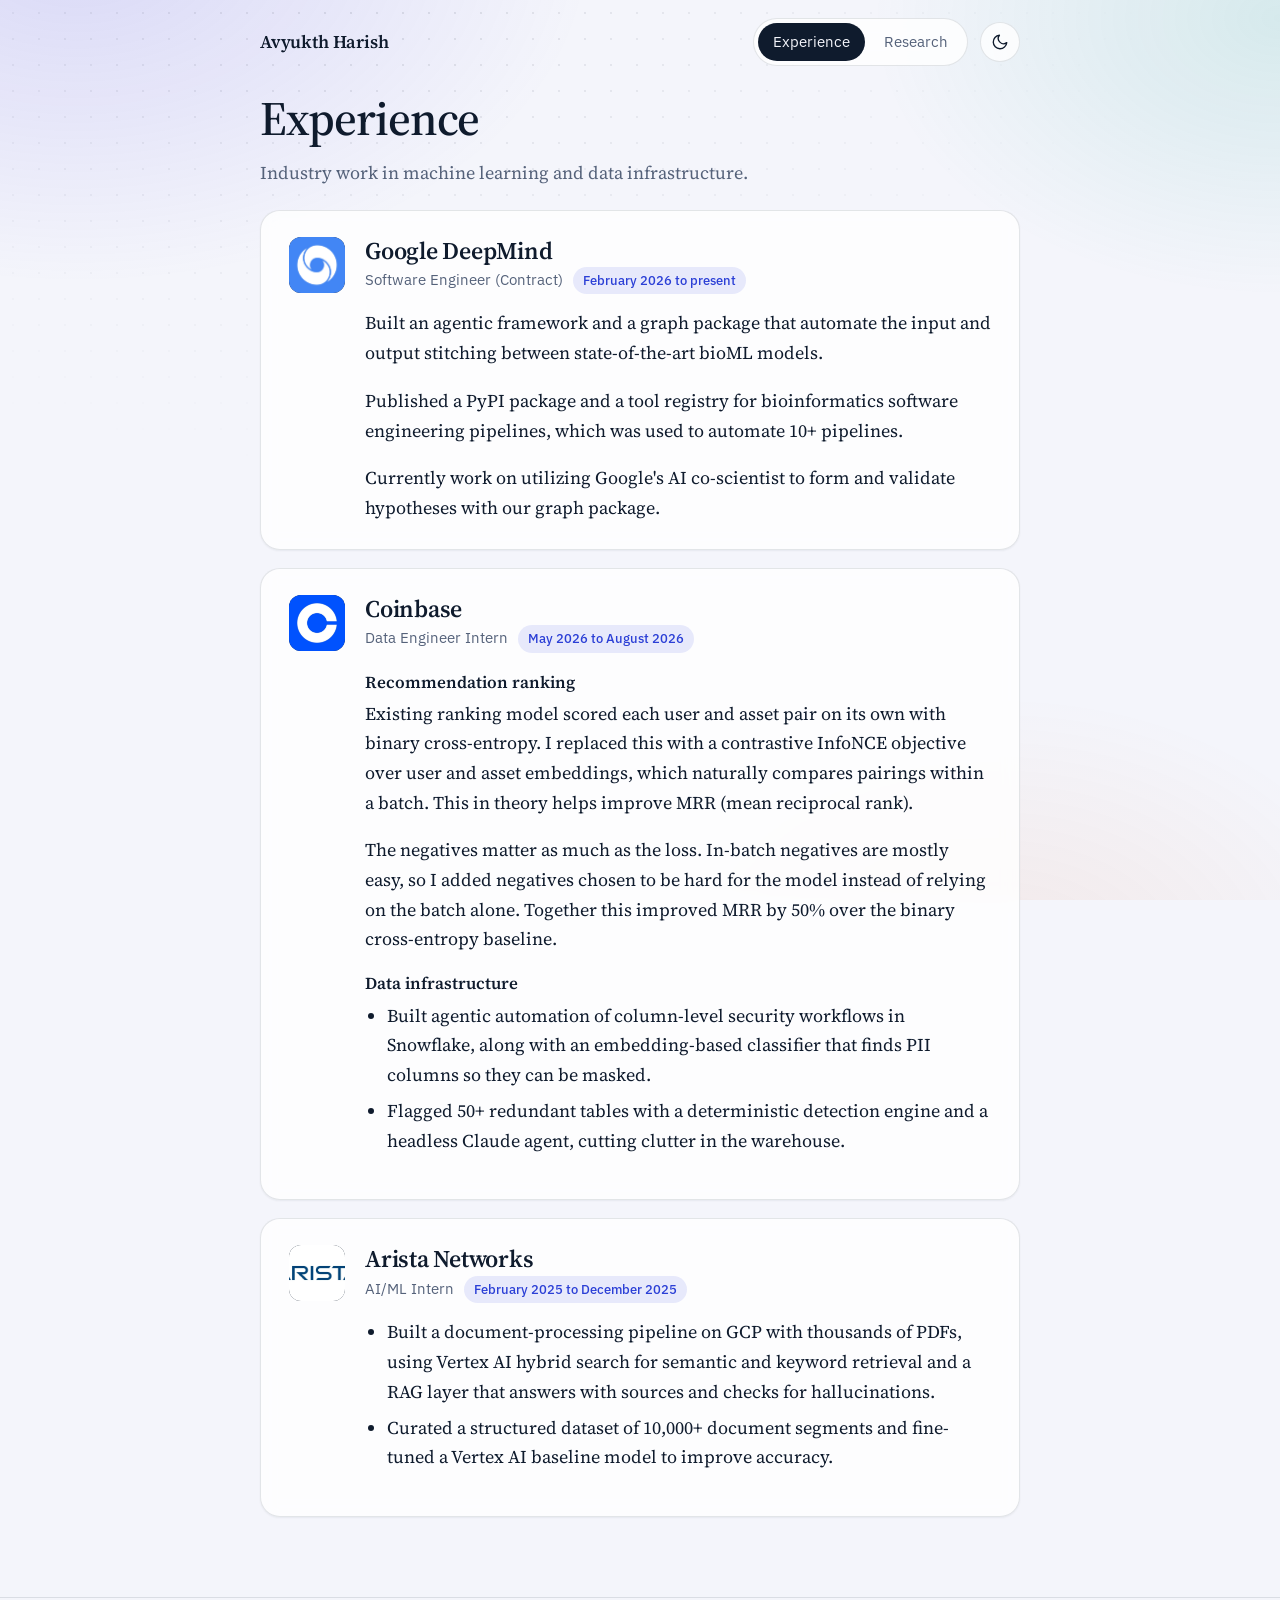
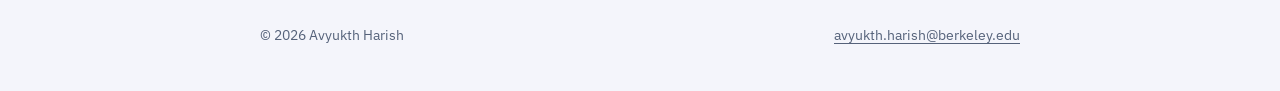
==== commit 12fe4228: "small change" ====
--- a/experience.html
+++ b/experience.html
@@ -35,8 +35,8 @@
       <div class="role-body">
         <h2 class="role-name">Google DeepMind</h2>
         <p class="role-title">Software Engineer (Contract) <span class="tag">February 2026 to present</span></p>
-        <p>Helped build an agentic framework and a graph package that automate the input and output stitching between state-of-the-art bioML models.</p>
-        <p>Publisehd a PyPI package and a tool registry for bioinformatics software engineering pipelines, which was used to automate 10+ pipelines.</p>
+        <p>Built an agentic framework and a graph package that automate the input and output stitching between state-of-the-art bioML models.</p>
+        <p>Published a PyPI package and a tool registry for bioinformatics software engineering pipelines, which was used to automate 10+ pipelines.</p>
         <p>Currently work on utilizing Google's AI co-scientist to form and validate hypotheses with our graph package.</p>
       </div>
     </article>
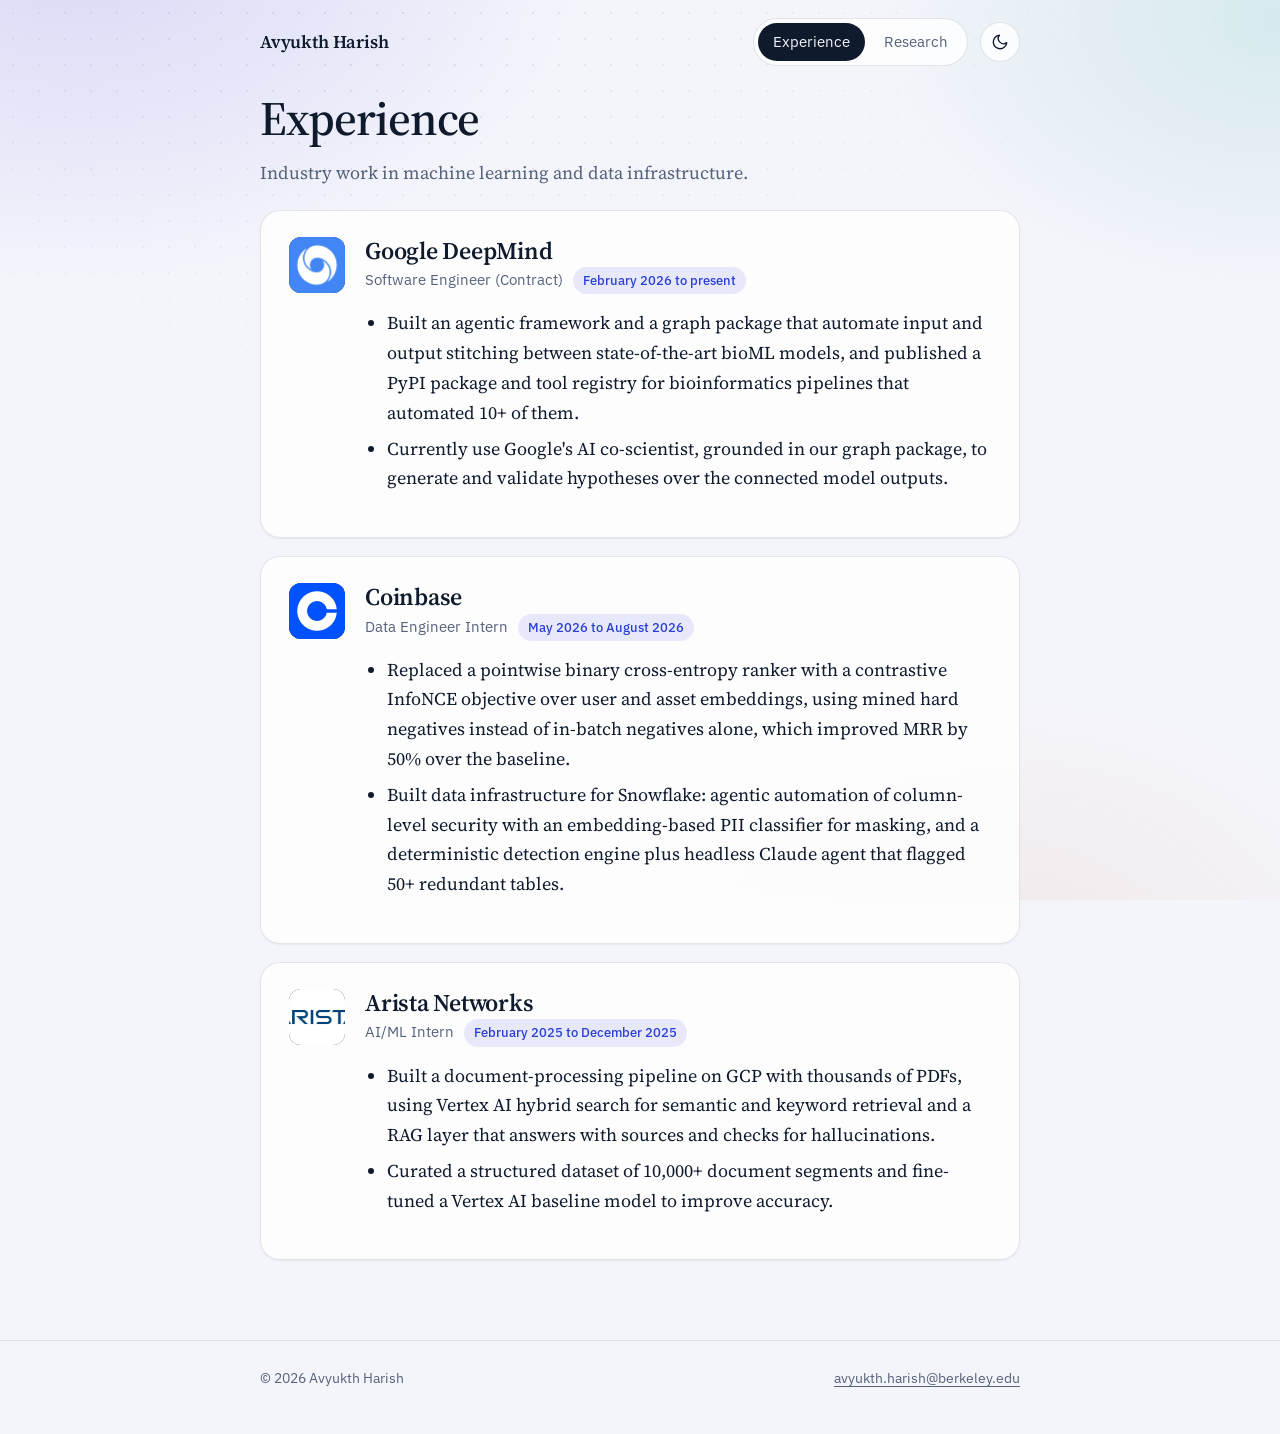
==== commit 914b810b: "small change" ====
--- a/experience.html
+++ b/experience.html
@@ -4,7 +4,7 @@
   <meta charset="utf-8">
   <meta name="viewport" content="width=device-width, initial-scale=1">
   <title>Experience | Avyukth Harish</title>
-  <meta name="description" content="Work experience of Avyukth Harish: Coinbase, Google DeepMind, and Arista Networks.">
+  <meta name="description" content="Work experience of Avyukth Harish: Google DeepMind, Coinbase, and Arista Networks.">
   <script>try{var t=localStorage.getItem('theme');if(t==='light'||t==='dark')document.documentElement.dataset.theme=t}catch(e){}</script>
   <link rel="preconnect" href="https://fonts.googleapis.com">
   <link rel="preconnect" href="https://fonts.gstatic.com" crossorigin>
@@ -35,9 +35,10 @@
       <div class="role-body">
         <h2 class="role-name">Google DeepMind</h2>
         <p class="role-title">Software Engineer (Contract) <span class="tag">February 2026 to present</span></p>
-        <p>Built an agentic framework and a graph package that automate the input and output stitching between state-of-the-art bioML models.</p>
-        <p>Published a PyPI package and a tool registry for bioinformatics software engineering pipelines, which was used to automate 10+ pipelines.</p>
-        <p>Currently work on utilizing Google's AI co-scientist to form and validate hypotheses with our graph package.</p>
+        <ul>
+          <li>Built an agentic framework and a graph package that automate input and output stitching between state-of-the-art bioML models, and published a PyPI package and tool registry for bioinformatics pipelines that automated 10+ of them.</li>
+          <li>Currently use Google's AI co-scientist, grounded in our graph package, to generate and validate hypotheses over the connected model outputs.</li>
+        </ul>
       </div>
     </article>
     <article class="card role" id="coinbase">
@@ -45,13 +46,9 @@
       <div class="role-body">
         <h2 class="role-name">Coinbase</h2>
         <p class="role-title">Data Engineer Intern <span class="tag">May 2026 to August 2026</span></p>
-        <h3>Recommendation ranking</h3>
-        <p>Existing ranking model scored each user and asset pair on its own with binary cross-entropy. I replaced this with a contrastive InfoNCE objective over user and asset embeddings, which naturally compares pairings within a batch. This in theory helps improve MRR (mean reciprocal rank).</p>
-        <p>The negatives matter as much as the loss. In-batch negatives are mostly easy, so I added negatives chosen to be hard for the model instead of relying on the batch alone. Together this improved MRR by 50% over the binary cross-entropy baseline.</p>
-        <h3>Data infrastructure</h3>
         <ul>
-          <li>Built agentic automation of column-level security workflows in Snowflake, along with an embedding-based classifier that finds PII columns so they can be masked.</li>
-          <li>Flagged 50+ redundant tables with a deterministic detection engine and a headless Claude agent, cutting clutter in the warehouse.</li>
+          <li>Replaced a pointwise binary cross-entropy ranker with a contrastive InfoNCE objective over user and asset embeddings, using mined hard negatives instead of in-batch negatives alone, which improved MRR by 50% over the baseline.</li>
+          <li>Built data infrastructure for Snowflake: agentic automation of column-level security with an embedding-based PII classifier for masking, and a deterministic detection engine plus headless Claude agent that flagged 50+ redundant tables.</li>
         </ul>
       </div>
     </article>
@@ -75,4 +72,4 @@
     </div>
   </footer>
 </body>
-</html>
+</html>
